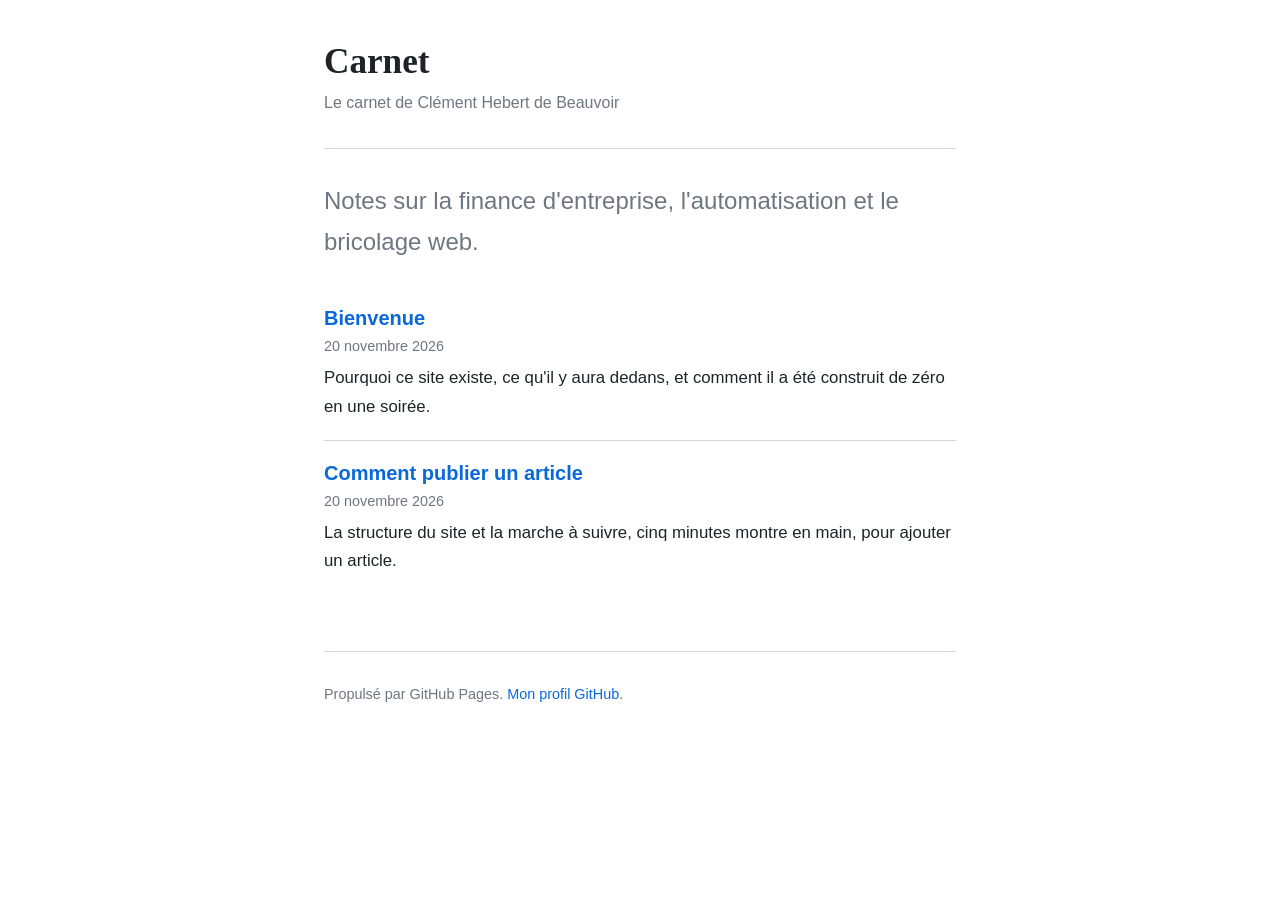
==== index.html @ 0ac00c10 "Add files via upload" ====
<!doctype html>
<html lang="fr">
<head>
<meta charset="utf-8">
<meta name="viewport" content="width=device-width, initial-scale=1">
<title>Carnet</title>
<meta name="description" content="Le carnet de Clément Hebert de Beauvoir">
<link rel="stylesheet" href="style.css">
</head>
<body>
<header>
  <h1 class="site-title">Carnet</h1>
  <p class="site-subtitle">Le carnet de Clément Hebert de Beauvoir</p>
</header>
<hr>
<main>
  <p class="tagline">Notes sur la finance d'entreprise, l'automatisation et le bricolage web.</p>
  <ul class="post-list">
    <li class="post-item">
      <h2><a href="posts/bienvenue.html">Bienvenue</a></h2>
      <time datetime="2026-11-20">20 novembre 2026</time>
      <p>Pourquoi ce site existe, ce qu'il y aura dedans, et comment il a été construit de zéro en une soirée.</p>
    </li>
    <li class="post-item">
      <h2><a href="posts/comment-publier-un-article.html">Comment publier un article</a></h2>
      <time datetime="2026-11-20">20 novembre 2026</time>
      <p>La structure du site et la marche à suivre, cinq minutes montre en main, pour ajouter un article.</p>
    </li>
  </ul>
</main>
<footer>
  <p>Propulsé par GitHub Pages. <a href="https://github.com/clementhebertdebeauvoir-coder">Mon profil GitHub</a>.</p>
</footer>
</body>
</html>
---- style.css ----
:root {
  --bg: #ffffff;
  --fg: #1f2328;
  --muted: #6e7781;
  --border: #d0d7de;
  --link: #0969da;
}
@media (prefers-color-scheme: dark) {
  :root {
    --bg: #0d1117;
    --fg: #e6edf3;
    --muted: #8b949e;
    --border: #30363d;
    --link: #58a6ff;
  }
}
* { box-sizing: border-box; }
body {
  margin: 0 auto;
  padding: 2.5rem 1.25rem 4rem;
  max-width: 42rem;
  font-family: -apple-system, BlinkMacSystemFont, "Segoe UI", Roboto, Helvetica, Arial, sans-serif;
  font-size: 1.05rem;
  line-height: 1.7;
  color: var(--fg);
  background: var(--bg);
}
a { color: var(--link); text-decoration: none; }
a:hover { text-decoration: underline; }
h1, h2, h3 { line-height: 1.25; }
.site-title {
  font-family: Georgia, "Times New Roman", serif;
  font-size: 2.2rem;
  margin: 0;
}
.site-subtitle { color: var(--muted); margin: 0.3rem 0 0; font-size: 1rem; }
hr {
  border: none;
  border-top: 1px solid var(--border);
  margin: 2rem 0;
}
.post-list { list-style: none; padding: 0; margin: 0; }
.post-item {
  border-bottom: 1px solid var(--border);
  padding: 1.2rem 0;
}
.post-item:last-child { border-bottom: none; }
.post-item h2 { margin: 0 0 0.2rem; font-size: 1.25rem; }
.post-item time { color: var(--muted); font-size: 0.9rem; display: block; margin-bottom: 0.35rem; }
.post-item p { margin: 0.35rem 0 0; color: var(--fg); }
.post-header { margin-bottom: 1.5rem; }
.post-header time { color: var(--muted); display: block; margin-top: 0.4rem; font-size: 0.95rem; }
.back-link { display: inline-block; margin-bottom: 1.2rem; font-size: 0.95rem; }
.tagline { color: var(--muted); font-size: 1.5rem; }
code {
  font-family: ui-monospace, SFMono-Regular, "SF Mono", Menlo, Consolas, monospace;
  font-size: 0.9em;
  background: rgba(110, 118, 129, 0.15);
  padding: 0.15em 0.4em;
  border-radius: 4px;
}
pre {
  background: rgba(110, 118, 129, 0.15);
  padding: 1rem;
  border-radius: 6px;
  overflow-x: auto;
}
pre code { background: none; padding: 0; }
footer {
  margin-top: 3.5rem;
  padding-top: 1rem;
  border-top: 1px solid var(--border);
  color: var(--muted);
  font-size: 0.9rem;
}
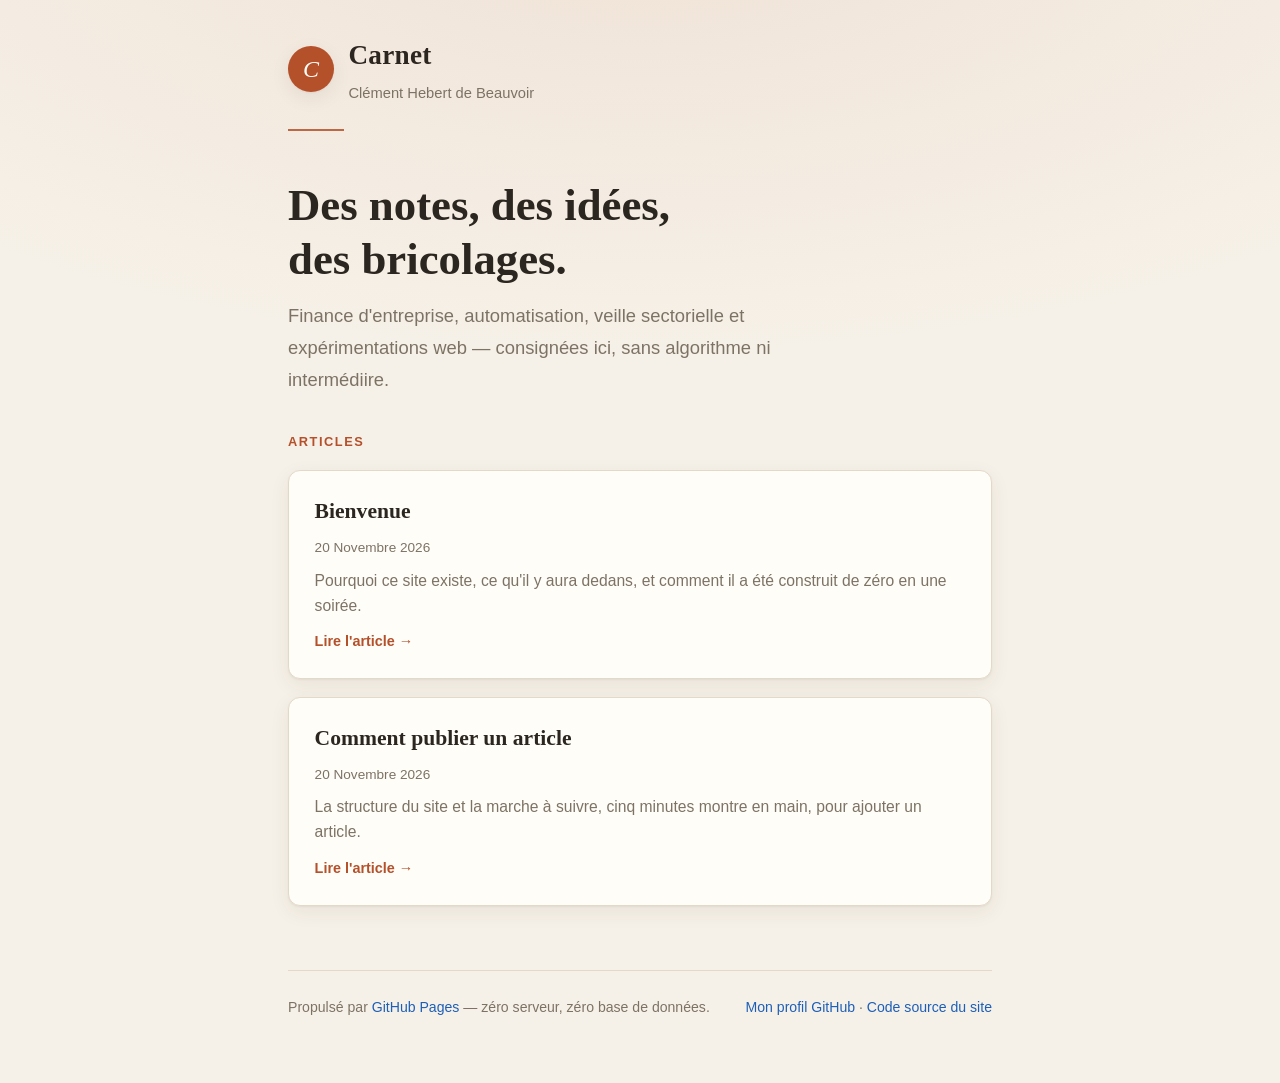
==== commit f0abc817: "Add files via upload" ====
--- a/index.html
+++ b/index.html
@@ -1,35 +1,61 @@
-<!doctype html>
-<html lang="fr">
-<head>
-<meta charset="utf-8">
-<meta name="viewport" content="width=device-width, initial-scale=1">
-<title>Carnet</title>
-<meta name="description" content="Le carnet de Clément Hebert de Beauvoir">
-<link rel="stylesheet" href="style.css">
-</head>
-<body>
-<header>
-  <h1 class="site-title">Carnet</h1>
-  <p class="site-subtitle">Le carnet de Clément Hebert de Beauvoir</p>
-</header>
-<hr>
-<main>
-  <p class="tagline">Notes sur la finance d'entreprise, l'automatisation et le bricolage web.</p>
-  <ul class="post-list">
-    <li class="post-item">
-      <h2><a href="posts/bienvenue.html">Bienvenue</a></h2>
-      <time datetime="2026-11-20">20 novembre 2026</time>
-      <p>Pourquoi ce site existe, ce qu'il y aura dedans, et comment il a été construit de zéro en une soirée.</p>
-    </li>
-    <li class="post-item">
-      <h2><a href="posts/comment-publier-un-article.html">Comment publier un article</a></h2>
-      <time datetime="2026-11-20">20 novembre 2026</time>
-      <p>La structure du site et la marche à suivre, cinq minutes montre en main, pour ajouter un article.</p>
-    </li>
-  </ul>
-</main>
-<footer>
-  <p>Propulsé par GitHub Pages. <a href="https://github.com/clementhebertdebeauvoir-coder">Mon profil GitHub</a>.</p>
-</footer>
-</body>
-</html>
+<!doctype html>
+<html lang="fr">
+<head>
+<meta charset="utf-8">
+<meta name="viewport" content="width=device-width, initial-scale=1">
+<title>Carnet — Clément Hebert de Beauvoir</title>
+<meta name="description" content="Le carnet de Clément Hebert de Beauvoir — notes sur la finance d'entreprise, l'automatisation et le bricolage web.">
+<meta property="og:type" content="website">
+<meta property="og:title" content="Carnet — Clément Hebert de Beauvoir">
+<meta property="og:description" content="Notes sur la finance d'entreprise, l'automatisation et le bricolage web.">
+<meta property="og:url" content="https://clementhebertdebeauvoir-coder.github.io/">
+<link rel="icon" href="data:image/svg+xml,%3Csvg xmlns='http://www.w3.org/2000/svg' viewBox='0 0 100 100'%3E%3Crect width='100' height='100' rx='22' fill='%23b4502a'/%3E%3Ctext x='50' y='68' font-size='58' font-family='Georgia,serif' font-style='italic' fill='%23fffdf8' text-anchor='middle'%3EC%3C/text%3E%3C/svg%3E">
+<link rel="stylesheet" href="style.css">
+</head>
+<body>
+<div class="wrap">
+
+  <header class="site-header">
+    <div class="monogram" aria-hidden="true">C</div>
+    <div>
+      <h1 class="site-title"><a href="index.html">Carnet</a></h1>
+      <p class="site-subtitle">Clément Hebert de Beauvoir</p>
+    </div>
+  </header>
+  <hr class="header-rule">
+
+  <main>
+    <section class="hero">
+      <h1>Des notes, des idées,<br>des bricolages.</h1>
+      <p class="tagline">Finance d'entreprise, automatisation, veille sectorielle et expérimentations web — consignées ici, sans algorithme ni intermédiire.</p>
+    </section>
+
+    <p class="section-label">Articles</p>
+    <ul class="post-list">
+      <li>
+        <a class="post-card" href="posts/bienvenue.html">
+          <h2>Bienvenue</h2>
+          <time datetime="2026-11-20">20 novembre 2026</time>
+          <p class="excerpt">Pourquoi ce site existe, ce qu'il y aura dedans, et comment il a été construit de zéro en une soirée.</p>
+          <span class="read-more">Lire l'article →</span>
+        </a>
+      </li>
+      <li>
+        <a class="post-card" href="posts/comment-publier-un-article.html">
+          <h2>Comment publier un article</h2>
+          <time datetime="2026-11-20">20 novembre 2026</time>
+          <p class="excerpt">La structure du site et la marche à suivre, cinq minutes montre en main, pour ajouter un article.</p>
+          <span class="read-more">Lire l'article →</span>
+        </a>
+      </li>
+    </ul>
+  </main>
+
+  <footer class="site-footer">
+    <p>Propulsé par <a href="https://pages.github.com/">GitHub Pages</a> — zéro serveur, zéro base de données.</p>
+    <p><a href="https://github.com/clementhebertdebeauvoir-coder">Mon profil GitHub</a> · <a href="https://github.com/clementhebertdebeauvoir-coder/clementhebertdebeauvoir-coder.github.io">Code source du site</a></p>
+  </footer>
+
+</div>
+</body>
+</html>
--- a/style.css
+++ b/style.css
@@ -1,75 +1,370 @@
-:root {
-  --bg: #ffffff;
-  --fg: #1f2328;
-  --muted: #6e7781;
-  --border: #d0d7de;
-  --link: #0969da;
-}
-@media (prefers-color-scheme: dark) {
-  :root {
-    --bg: #0d1117;
-    --fg: #e6edf3;
-    --muted: #8b949e;
-    --border: #30363d;
-    --link: #58a6ff;
-  }
-}
-* { box-sizing: border-box; }
-body {
-  margin: 0 auto;
-  padding: 2.5rem 1.25rem 4rem;
-  max-width: 42rem;
-  font-family: -apple-system, BlinkMacSystemFont, "Segoe UI", Roboto, Helvetica, Arial, sans-serif;
-  font-size: 1.05rem;
-  line-height: 1.7;
-  color: var(--fg);
-  background: var(--bg);
-}
-a { color: var(--link); text-decoration: none; }
-a:hover { text-decoration: underline; }
-h1, h2, h3 { line-height: 1.25; }
-.site-title {
-  font-family: Georgia, "Times New Roman", serif;
-  font-size: 2.2rem;
-  margin: 0;
-}
-.site-subtitle { color: var(--muted); margin: 0.3rem 0 0; font-size: 1rem; }
-hr {
-  border: none;
-  border-top: 1px solid var(--border);
-  margin: 2rem 0;
-}
-.post-list { list-style: none; padding: 0; margin: 0; }
-.post-item {
-  border-bottom: 1px solid var(--border);
-  padding: 1.2rem 0;
-}
-.post-item:last-child { border-bottom: none; }
-.post-item h2 { margin: 0 0 0.2rem; font-size: 1.25rem; }
-.post-item time { color: var(--muted); font-size: 0.9rem; display: block; margin-bottom: 0.35rem; }
-.post-item p { margin: 0.35rem 0 0; color: var(--fg); }
-.post-header { margin-bottom: 1.5rem; }
-.post-header time { color: var(--muted); display: block; margin-top: 0.4rem; font-size: 0.95rem; }
-.back-link { display: inline-block; margin-bottom: 1.2rem; font-size: 0.95rem; }
-.tagline { color: var(--muted); font-size: 1.5rem; }
-code {
-  font-family: ui-monospace, SFMono-Regular, "SF Mono", Menlo, Consolas, monospace;
-  font-size: 0.9em;
-  background: rgba(110, 118, 129, 0.15);
-  padding: 0.15em 0.4em;
-  border-radius: 4px;
-}
-pre {
-  background: rgba(110, 118, 129, 0.15);
-  padding: 1rem;
-  border-radius: 6px;
-  overflow-x: auto;
-}
-pre code { background: none; padding: 0; }
-footer {
-  margin-top: 3.5rem;
-  padding-top: 1rem;
-  border-top: 1px solid var(--border);
-  color: var(--muted);
-  font-size: 0.9rem;
-}
+/* ============================================================
+   Carnet — feuille de style
+   Identité "carnet papier" : crème, encre, terracotta
+   ============================================================ */
+
+:root {
+  --bg: #f6f1e8;
+  --bg-elev: #fffdf8;
+  --fg: #2c2620;
+  --muted: #7d7365;
+  --border: #e3d9c8;
+  --accent: #b4502a;
+  --accent-hover: #93401f;
+  --accent-soft: rgba(180, 80, 42, 0.09);
+  --link: #1d5fb8;
+  --code-bg: #efe8db;
+  --shadow: 0 1px 2px rgba(60, 45, 25, 0.06), 0 6px 20px rgba(60, 45, 25, 0.07);
+  --shadow-hover: 0 2px 4px rgba(60, 45, 25, 0.08), 0 12px 32px rgba(60, 45, 25, 0.12);
+  --radius: 12px;
+  --font-body: -apple-system, BlinkMacSystemFont, "Segoe UI", Roboto, "Helvetica Neue", Arial, sans-serif;
+  --font-serif: Georgia, "Iowan Old Style", "Times New Roman", serif;
+  --font-mono: ui-monospace, SFMono-Regular, "SF Mono", Menlo, Consolas, "Liberation Mono", monospace;
+}
+
+@media (prefers-color-scheme: dark) {
+  :root {
+    --bg: #17140f;
+    --bg-elev: #211c15;
+    --fg: #ece4d6;
+    --muted: #a2957f;
+    --border: #3a3226;
+    --accent: #e0764a;
+    --accent-hover: #eb8a63;
+    --accent-soft: rgba(224, 118, 74, 0.12);
+    --link: #7ab3f5;
+    --code-bg: #2a241b;
+    --shadow: 0 1px 2px rgba(0, 0, 0, 0.3), 0 6px 20px rgba(0, 0, 0, 0.35);
+    --shadow-hover: 0 2px 4px rgba(0, 0, 0, 0.4), 0 12px 32px rgba(0, 0, 0, 0.5);
+  }
+}
+
+* { box-sizing: border-box; }
+
+html { scroll-behavior: smooth; }
+
+body {
+  margin: 0;
+  padding: 0 1.25rem 4rem;
+  font-family: var(--font-body);
+  font-size: 1.06rem;
+  line-height: 1.75;
+  color: var(--fg);
+  background:
+    radial-gradient(ellipse 80% 50% at 50% -10%, var(--accent-soft), transparent),
+    var(--bg);
+  background-attachment: fixed;
+  min-height: 100vh;
+}
+
+/* ---------- Mise en page ---------- */
+
+.wrap {
+  max-width: 44rem;
+  margin: 0 auto;
+}
+
+/* ---------- En-tête du site ---------- */
+
+.site-header {
+  display: flex;
+  align-items: center;
+  gap: 0.9rem;
+  padding: 2rem 0 0;
+}
+
+.monogram {
+  display: flex;
+  align-items: center;
+  justify-content: center;
+  width: 46px;
+  height: 46px;
+  flex-shrink: 0;
+  border-radius: 50%;
+  background: var(--accent);
+  color: #fffdf8;
+  font-family: var(--font-serif);
+  font-size: 1.5rem;
+  font-style: italic;
+  box-shadow: var(--shadow);
+  user-select: none;
+}
+
+.site-title {
+  font-family: var(--font-serif);
+  font-size: 1.7rem;
+  font-weight: 600;
+  margin: 0;
+  letter-spacing: 0.01em;
+}
+
+.site-title a {
+  color: var(--fg);
+  text-decoration: none;
+}
+
+.site-title a:hover { color: var(--accent); }
+
+.site-subtitle {
+  color: var(--muted);
+  margin: 0.1rem 0 0;
+  font-size: 0.92rem;
+}
+
+.header-rule {
+  border: none;
+  border-top: 2px solid var(--accent);
+  width: 56px;
+  margin: 1.4rem 0 0;
+  opacity: 0.85;
+}
+
+/* ---------- Hero (accueil) ---------- */
+
+.hero {
+  padding: 3rem 0 2.2rem;
+}
+
+.hero h1 {
+  font-family: var(--font-serif);
+  font-size: clamp(2rem, 5vw, 2.8rem);
+  line-height: 1.2;
+  margin: 0 0 0.8rem;
+  font-weight: 600;
+}
+
+.hero .tagline {
+  color: var(--muted);
+  font-size: 1.15rem;
+  margin: 0;
+  max-width: 34rem;
+}
+
+/* ---------- Liens ---------- */
+
+a {
+  color: var(--link);
+  text-decoration: none;
+  background-image: linear-gradient(currentColor, currentColor);
+  background-size: 0% 1px;
+  background-repeat: no-repeat;
+  background-position: 0 100%;
+  transition: background-size 0.25s ease;
+}
+
+a:hover {
+  background-size: 100% 1px;
+}
+
+/* ---------- Liste des articles (cartes) ---------- */
+
+.section-label {
+  font-family: var(--font-body);
+  font-size: 0.8rem;
+  font-weight: 600;
+  text-transform: uppercase;
+  letter-spacing: 0.12em;
+  color: var(--accent);
+  margin: 0 0 1rem;
+}
+
+.post-list {
+  list-style: none;
+  padding: 0;
+  margin: 0;
+  display: flex;
+  flex-direction: column;
+  gap: 1.1rem;
+}
+
+.post-card {
+  display: block;
+  background: var(--bg-elev);
+  border: 1px solid var(--border);
+  border-radius: var(--radius);
+  padding: 1.4rem 1.6rem;
+  box-shadow: var(--shadow);
+  transition: transform 0.2s ease, box-shadow 0.2s ease, border-color 0.2s ease;
+  color: var(--fg);
+  text-decoration: none;
+  background-image: none;
+}
+
+.post-card:hover {
+  transform: translateY(-3px);
+  box-shadow: var(--shadow-hover);
+  border-color: var(--accent);
+  background-image: none;
+}
+
+.post-card h2 {
+  font-family: var(--font-serif);
+  font-size: 1.35rem;
+  margin: 0 0 0.3rem;
+  color: var(--fg);
+  transition: color 0.2s ease;
+}
+
+.post-card:hover h2 { color: var(--accent); }
+
+.post-card time {
+  color: var(--muted);
+  font-size: 0.85rem;
+  display: block;
+  margin-bottom: 0.5rem;
+  text-transform: capitalize;
+}
+
+.post-card .excerpt {
+  margin: 0;
+  color: var(--muted);
+  font-size: 0.98rem;
+  line-height: 1.6;
+}
+
+.post-card .read-more {
+  display: inline-block;
+  margin-top: 0.7rem;
+  font-size: 0.9rem;
+  font-weight: 600;
+  color: var(--accent);
+}
+
+/* ---------- Article ---------- */
+
+.back-link {
+  display: inline-flex;
+  align-items: center;
+  gap: 0.35rem;
+  margin: 2rem 0 0;
+  font-size: 0.92rem;
+  font-weight: 500;
+  color: var(--muted);
+}
+
+.back-link:hover { color: var(--accent); }
+
+article {
+  padding: 1.5rem 0 0;
+}
+
+.post-header {
+  margin-bottom: 2rem;
+  padding-bottom: 1.4rem;
+  border-bottom: 1px solid var(--border);
+}
+
+.post-header h1 {
+  font-family: var(--font-serif);
+  font-size: clamp(1.8rem, 4.5vw, 2.4rem);
+  line-height: 1.25;
+  margin: 0 0 0.5rem;
+  font-weight: 600;
+}
+
+.post-header time {
+  color: var(--muted);
+  font-size: 0.92rem;
+}
+
+article h2 {
+  font-family: var(--font-serif);
+  font-size: 1.45rem;
+  margin: 2.2rem 0 0.7rem;
+  padding-left: 0.8rem;
+  border-left: 3px solid var(--accent);
+}
+
+article h3 {
+  font-family: var(--font-serif);
+  font-size: 1.15rem;
+  margin: 1.8rem 0 0.5rem;
+}
+
+article p { margin: 0.9rem 0; }
+
+article ul, article ol { padding-left: 1.5rem; }
+article li { margin: 0.35rem 0; }
+
+article blockquote {
+  margin: 1.5rem 0;
+  padding: 0.8rem 1.2rem;
+  border-left: 3px solid var(--accent);
+  background: var(--accent-soft);
+  border-radius: 0 var(--radius) var(--radius) 0;
+  color: var(--fg);
+  font-style: italic;
+}
+
+article img {
+  max-width: 100%;
+  border-radius: var(--radius);
+  border: 1px solid var(--border);
+}
+
+/* ---------- Code ---------- */
+
+code {
+  font-family: var(--font-mono);
+  font-size: 0.88em;
+  background: var(--code-bg);
+  padding: 0.15em 0.45em;
+  border-radius: 5px;
+}
+
+pre {
+  background: var(--code-bg);
+  border: 1px solid var(--border);
+  padding: 1rem 1.2rem;
+  border-radius: var(--radius);
+  overflow-x: auto;
+  font-size: 0.9rem;
+  line-height: 1.6;
+}
+
+pre code {
+  background: none;
+  padding: 0;
+  border-radius: 0;
+  font-size: inherit;
+}
+
+/* ---------- Pied de page ---------- */
+
+.site-footer {
+  margin-top: 4rem;
+  padding-top: 1.5rem;
+  border-top: 1px solid var(--border);
+  color: var(--muted);
+  font-size: 0.88rem;
+  display: flex;
+  flex-wrap: wrap;
+  justify-content: space-between;
+  gap: 0.5rem;
+}
+
+.site-footer p { margin: 0; }
+
+/* ---------- Sélection ---------- */
+
+::selection {
+  background: var(--accent);
+  color: #fffdf8;
+}
+
+/* ---------- Responsive ---------- */
+
+@media (max-width: 560px) {
+  body { font-size: 1rem; padding: 0 1rem 3rem; }
+  .site-header { padding-top: 1.4rem; }
+  .hero { padding: 2rem 0 1.6rem; }
+  .post-card { padding: 1.1rem 1.2rem; }
+  article h2 { font-size: 1.25rem; }
+}
+
+/* ---------- Impression ---------- */
+
+@media print {
+  body { background: #fff; color: #000; }
+  .back-link, .site-footer { display: none; }
+}
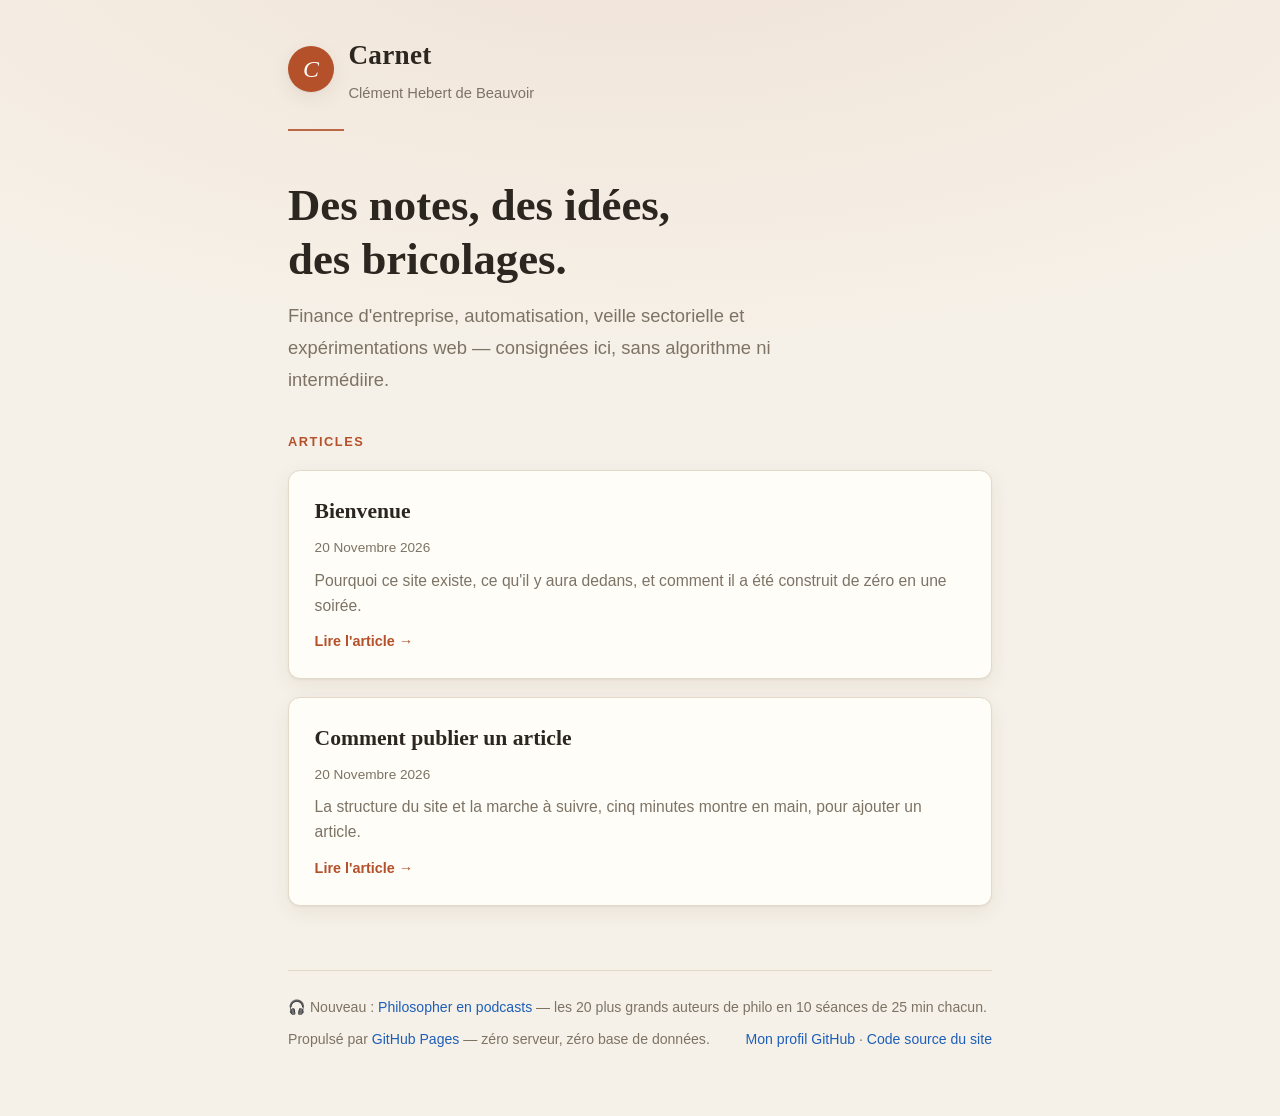
==== commit f717333f: "Ajoute podcasts/ : site de podcasts de philo (20 auteurs × 10 séances de 25 min) - Site statique san" ====
--- a/index.html
+++ b/index.html
@@ -52,6 +52,7 @@
   </main>
 
   <footer class="site-footer">
+    <p>🎧 Nouveau : <a href="podcasts/">Philosopher en podcasts</a> — les 20 plus grands auteurs de philo en 10 séances de 25 min chacun.</p>
     <p>Propulsé par <a href="https://pages.github.com/">GitHub Pages</a> — zéro serveur, zéro base de données.</p>
     <p><a href="https://github.com/clementhebertdebeauvoir-coder">Mon profil GitHub</a> · <a href="https://github.com/clementhebertdebeauvoir-coder/clementhebertdebeauvoir-coder.github.io">Code source du site</a></p>
   </footer>
